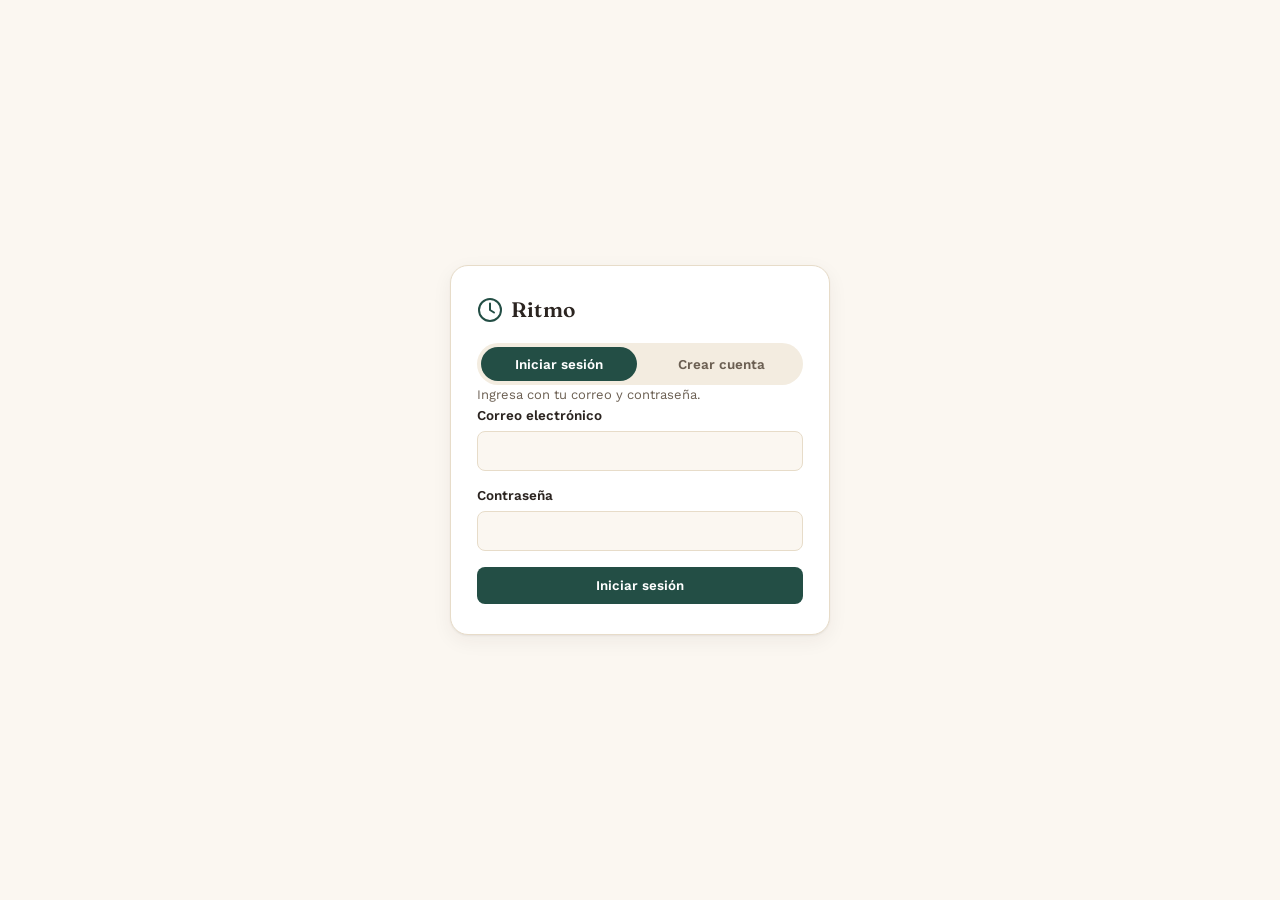
==== login.html @ a50b8adb "Agrega login de usuarios y guarda las tareas en Supabase - login.html + js/login.js: pantalla de ini" ====
<!doctype html>
<html lang="es">
<head>
<meta charset="UTF-8" />
<meta name="viewport" content="width=device-width, initial-scale=1, viewport-fit=cover" />
<title>Ritmo — Iniciar sesión</title>
<meta name="theme-color" content="#234E45" />
<link rel="icon" type="image/svg+xml" href="icon.svg" />
<link rel="preconnect" href="https://fonts.googleapis.com" />
<link rel="preconnect" href="https://fonts.gstatic.com" crossorigin />
<link href="https://fonts.googleapis.com/css2?family=Fraunces:opsz,wght@9..144,400;9..144,500;9..144,600;9..144,700&family=Work+Sans:wght@400;500;600;700&display=swap" rel="stylesheet" />
<link rel="stylesheet" href="styles.css" />
</head>
<body class="auth-body">

<main class="auth-shell">
  <div class="auth-card">
    <div class="brand auth-brand">
      <svg width="26" height="26" viewBox="0 0 26 26" fill="none" xmlns="http://www.w3.org/2000/svg" aria-hidden="true">
        <circle cx="13" cy="13" r="11" stroke="currentColor" stroke-width="2"/>
        <path d="M13 6.5V13L17 15.5" stroke="currentColor" stroke-width="2" stroke-linecap="round" stroke-linejoin="round"/>
      </svg>
      <span class="brand-name">Ritmo</span>
    </div>

    <div id="authConfigWarning" class="auth-warning" hidden>
      Todavía falta conectar Supabase. Completa <code>SUPABASE_URL</code> y
      <code>SUPABASE_ANON_KEY</code> en <code>js/config.js</code> con los datos
      de tu proyecto (Project Settings → API).
    </div>

    <div id="authArea">
      <div class="auth-tabs" role="tablist">
        <button type="button" class="auth-tab is-active" id="tabSignIn" role="tab">Iniciar sesión</button>
        <button type="button" class="auth-tab" id="tabSignUp" role="tab">Crear cuenta</button>
      </div>

      <p class="muted small" id="authHint">Ingresa con tu correo y contraseña.</p>

      <form id="authForm" class="auth-form">
        <label class="auth-field">
          <span>Correo electrónico</span>
          <input type="email" id="authEmail" autocomplete="email" required />
        </label>
        <label class="auth-field">
          <span>Contraseña</span>
          <input type="password" id="authPassword" autocomplete="current-password" required minlength="6" />
        </label>

        <p class="auth-error" id="authError" hidden></p>
        <p class="auth-success" id="authSuccess" hidden></p>

        <button type="submit" class="btn-primary auth-submit" id="authSubmit">Iniciar sesión</button>
      </form>
    </div>
  </div>
</main>

<script type="module" src="js/login.js"></script>
</body>
</html>
---- styles.css ----
/* ---------- Tokens ---------- */
:root {
  --bg: #fbf7f1;
  --bg-elevated: #ffffff;
  --bg-soft: #f3ece0;
  --bg-soft-2: #ece2d1;
  --border: #e7dcc9;
  --text: #2b2420;
  --text-muted: #6b5f52;

  --primary: #234e45;
  --primary-strong: #17332d;
  --primary-soft: #dfe9e4;

  --accent: #d9714b;
  --accent-soft: #f6dcc9;

  --gold: #c89b3c;

  --success: #3c7a5e;
  --success-soft: #dcece2;

  --warn: #b5563a;
  --warn-soft: #f3ddd3;

  --shadow: 0 1px 2px rgba(43, 36, 32, 0.06), 0 6px 20px rgba(43, 36, 32, 0.06);
  --radius-lg: 18px;
  --radius-md: 12px;
  --radius-sm: 8px;

  --font-display: "Fraunces", Georgia, serif;
  --font-body: "Work Sans", -apple-system, BlinkMacSystemFont, "Segoe UI", sans-serif;

  color-scheme: light;
}

@media (prefers-color-scheme: dark) {
  :root:not([data-theme="light"]) {
    --bg: #1b1712;
    --bg-elevated: #241f19;
    --bg-soft: #2c2620;
    --bg-soft-2: #362e25;
    --border: #3a332a;
    --text: #f1e9dd;
    --text-muted: #b7aa98;

    --primary: #7bc6b0;
    --primary-strong: #9fdac7;
    --primary-soft: #26362f;

    --accent: #e79768;
    --accent-soft: #3d2c20;

    --gold: #dcb862;

    --success: #7bc6b0;
    --success-soft: #23362e;

    --warn: #e08a6c;
    --warn-soft: #3c2a22;

    color-scheme: dark;
  }
}

:root[data-theme="dark"] {
  --bg: #1b1712;
  --bg-elevated: #241f19;
  --bg-soft: #2c2620;
  --bg-soft-2: #362e25;
  --border: #3a332a;
  --text: #f1e9dd;
  --text-muted: #b7aa98;

  --primary: #7bc6b0;
  --primary-strong: #9fdac7;
  --primary-soft: #26362f;

  --accent: #e79768;
  --accent-soft: #3d2c20;

  --gold: #dcb862;

  --success: #7bc6b0;
  --success-soft: #23362e;

  --warn: #e08a6c;
  --warn-soft: #3c2a22;

  color-scheme: dark;
}

/* ---------- Reset ---------- */
* { box-sizing: border-box; }
[hidden] { display: none !important; }
html, body { height: 100%; }
body {
  margin: 0;
  background: var(--bg);
  color: var(--text);
  font-family: var(--font-body);
  font-size: 15.5px;
  line-height: 1.5;
  -webkit-font-smoothing: antialiased;
}
h1, h2, h3 { font-family: var(--font-display); font-weight: 600; margin: 0; color: var(--text); }
p { margin: 0; }
button { font-family: inherit; }
input, select, textarea { font-family: inherit; font-size: inherit; color: inherit; }
ol, ul { list-style: none; margin: 0; padding: 0; }
.muted { color: var(--text-muted); }
.small { font-size: 13px; }

/* ---------- Layout shell ---------- */
.app {
  max-width: 1180px;
  margin: 0 auto;
  padding: 0 16px 48px;
}

.topbar {
  display: flex;
  align-items: center;
  gap: 16px;
  padding: 18px 4px 14px;
  flex-wrap: wrap;
}

.brand {
  display: flex;
  align-items: center;
  gap: 8px;
  color: var(--primary);
  margin-right: auto;
}
.brand-name {
  font-family: var(--font-display);
  font-weight: 600;
  font-size: 21px;
  letter-spacing: 0.2px;
  color: var(--text);
}

.week-nav {
  display: flex;
  align-items: center;
  gap: 10px;
  background: var(--bg-elevated);
  border: 1px solid var(--border);
  border-radius: 999px;
  padding: 6px 8px;
  box-shadow: var(--shadow);
}
.week-label {
  display: flex;
  flex-direction: column;
  align-items: center;
  min-width: 168px;
  text-align: center;
  line-height: 1.2;
}
.week-label > span { font-weight: 600; font-size: 14px; }
.link-btn {
  background: none;
  border: none;
  color: var(--primary);
  font-weight: 600;
  font-size: 12.5px;
  cursor: pointer;
  padding: 0;
}
.link-btn:hover { text-decoration: underline; }

.topbar-actions {
  display: flex;
  align-items: center;
  gap: 8px;
}
.week-avg {
  font-size: 13px;
  color: var(--text-muted);
  background: var(--bg-soft);
  border: 1px solid var(--border);
  padding: 6px 12px;
  border-radius: 999px;
  white-space: nowrap;
}

.icon-btn {
  width: 36px;
  height: 36px;
  border-radius: 999px;
  border: 1px solid var(--border);
  background: var(--bg-elevated);
  color: var(--text);
  display: flex;
  align-items: center;
  justify-content: center;
  cursor: pointer;
  transition: background 0.15s, border-color 0.15s;
}
.icon-btn:hover { background: var(--bg-soft); border-color: var(--primary); }

/* ---------- Layout: rail + main ---------- */
.layout {
  display: flex;
  flex-direction: column;
  gap: 16px;
}

.week-rail {
  display: flex;
  gap: 8px;
  overflow-x: auto;
  padding: 4px 2px 8px;
  scrollbar-width: thin;
}

.day-tab {
  flex: 0 0 auto;
  display: flex;
  flex-direction: column;
  align-items: center;
  gap: 4px;
  padding: 10px 14px;
  border-radius: var(--radius-md);
  border: 1px solid var(--border);
  background: var(--bg-elevated);
  cursor: pointer;
  min-width: 64px;
  color: var(--text);
}
.day-tab .weekday { font-size: 11px; text-transform: uppercase; letter-spacing: 0.06em; color: var(--text-muted); }
.day-tab .date-num { font-family: var(--font-display); font-size: 19px; font-weight: 600; }
.day-tab .mini-bar { width: 30px; height: 4px; border-radius: 999px; background: var(--bg-soft-2); overflow: hidden; margin-top: 2px; }
.day-tab .mini-bar > span { display: block; height: 100%; background: var(--success); border-radius: 999px; }
.day-tab.is-today { border-color: var(--gold); }
.day-tab.is-selected { background: var(--primary); border-color: var(--primary); color: #fff; }
.day-tab.is-selected .weekday { color: rgba(255,255,255,0.75); }
.day-tab.is-selected .mini-bar { background: rgba(255,255,255,0.25); }
.day-tab.is-selected .mini-bar > span { background: #fff; }
.day-tab.is-low .mini-bar > span { background: var(--warn); }
.day-tab.is-selected.is-low .mini-bar > span { background: #fff; }

.day-view {
  background: var(--bg-elevated);
  border: 1px solid var(--border);
  border-radius: var(--radius-lg);
  padding: 22px 20px 26px;
  box-shadow: var(--shadow);
}

.day-header {
  display: flex;
  align-items: center;
  gap: 16px;
  margin-bottom: 16px;
}
.day-ring-wrap { position: relative; flex: 0 0 auto; width: 72px; height: 72px; }
.day-ring { transform: rotate(-90deg); }
.ring-track { stroke: var(--bg-soft-2); }
.ring-progress { stroke: var(--success); stroke-dasharray: 188.5; stroke-dashoffset: 188.5; transition: stroke-dashoffset 0.4s ease, stroke 0.3s ease; }
.ring-progress.is-low { stroke: var(--warn); }
.day-ring-percent {
  position: absolute; inset: 0; display: flex; align-items: center; justify-content: center;
  font-weight: 600; font-size: 15px; font-family: var(--font-display);
}
.day-header-text h1 { font-size: 22px; }
#dayFraction { margin-top: 2px; font-size: 13.5px; }

/* ---------- Banner ---------- */
.banner {
  display: flex;
  align-items: center;
  gap: 10px;
  background: var(--warn-soft);
  color: var(--warn);
  border: 1px solid var(--warn);
  border-radius: var(--radius-md);
  padding: 12px 14px;
  margin-bottom: 16px;
}
.banner p { flex: 1; color: var(--text); font-size: 14px; }
.banner svg { flex: 0 0 auto; }
.banner .link-btn { color: var(--warn); }

/* ---------- Quick add ---------- */
.quick-add {
  display: flex;
  gap: 8px;
  margin-bottom: 18px;
  flex-wrap: wrap;
}
.quick-add input[type="text"] {
  flex: 1 1 220px;
  padding: 11px 14px;
  border-radius: var(--radius-sm);
  border: 1px solid var(--border);
  background: var(--bg);
  color: var(--text);
}
.quick-add input[type="text"]:focus, select:focus, input[type="time"]:focus, textarea:focus {
  outline: 2px solid var(--primary);
  outline-offset: 1px;
}
.quick-add select {
  padding: 11px 10px;
  border-radius: var(--radius-sm);
  border: 1px solid var(--border);
  background: var(--bg);
  color: var(--text);
}
.btn-primary {
  background: var(--primary);
  color: #fff;
  border: none;
  padding: 11px 18px;
  border-radius: var(--radius-sm);
  font-weight: 600;
  cursor: pointer;
  white-space: nowrap;
}
.btn-primary:hover { background: var(--primary-strong); }
.btn-secondary {
  background: var(--bg-soft);
  color: var(--text);
  border: 1px solid var(--border);
  padding: 10px 16px;
  border-radius: var(--radius-sm);
  font-weight: 600;
  cursor: pointer;
  width: 100%;
  margin-top: 4px;
}
.btn-secondary:hover { background: var(--bg-soft-2); }

/* ---------- Hours list ---------- */
.hours { display: flex; flex-direction: column; }
.hour-row {
  display: flex;
  gap: 14px;
  padding: 10px 0;
  border-top: 1px solid var(--border);
}
.hour-row:first-child { border-top: none; }
.hour-label {
  flex: 0 0 56px;
  padding-top: 9px;
  font-size: 12.5px;
  color: var(--text-muted);
  font-variant-numeric: tabular-nums;
}
.hour-row.is-current-hour .hour-label { color: var(--gold); font-weight: 700; }
.hour-tasks { flex: 1; display: flex; flex-direction: column; gap: 8px; }

.hour-add {
  align-self: flex-start;
  background: none;
  border: 1px dashed var(--border);
  color: var(--text-muted);
  border-radius: var(--radius-sm);
  padding: 8px 12px;
  font-size: 13px;
  cursor: pointer;
  opacity: 0;
  transition: opacity 0.15s, border-color 0.15s, color 0.15s;
}
.hour-row:hover .hour-add, .hour-row:focus-within .hour-add { opacity: 1; }
.hour-add:hover { border-color: var(--primary); color: var(--primary); }

/* ---------- Task card ---------- */
.task {
  display: flex;
  align-items: stretch;
  background: var(--bg-elevated);
  border: 1px solid var(--border);
  border-radius: var(--radius-sm);
  overflow: hidden;
}
.task.is-done { border-color: var(--success); }
.task.is-skipped { border-color: var(--warn); }

.task-side-btn {
  flex: 0 0 60px;
  display: flex;
  flex-direction: column;
  align-items: center;
  justify-content: center;
  gap: 3px;
  border: none;
  cursor: pointer;
  background: var(--bg-soft);
  color: var(--text-muted);
  font-size: 10.5px;
  font-weight: 600;
  line-height: 1.1;
  padding: 8px 2px;
}
.task-side-done { border-right: 1px solid var(--border); }
.task-side-skip { border-left: 1px solid var(--border); }
.task-side-done:hover { background: var(--success-soft); color: var(--success); }
.task-side-skip:hover { background: var(--warn-soft); color: var(--warn); }
.task.is-done .task-side-done { background: var(--success); color: #fff; }
.task.is-skipped .task-side-skip { background: var(--warn); color: #fff; }

.task-body { flex: 1; min-width: 0; position: relative; padding: 10px 32px 10px 12px; display: flex; flex-direction: column; justify-content: center; }
.task-title { font-size: 14.5px; word-break: break-word; }
.task.is-done .task-title { text-decoration: line-through; color: var(--text-muted); }
.task.is-skipped .task-title { color: var(--text-muted); font-style: italic; }
.task-reason {
  margin-top: 5px;
  font-size: 12.5px;
  color: var(--warn);
  border-left: 2px solid var(--warn);
  padding-left: 8px;
}

.task-delete {
  position: absolute;
  top: 6px;
  right: 6px;
  width: 24px;
  height: 24px;
  border-radius: var(--radius-sm);
  border: none;
  background: transparent;
  color: var(--text-muted);
  cursor: pointer;
  display: flex;
  align-items: center;
  justify-content: center;
}
.task-delete:hover { background: var(--bg-soft-2); color: var(--warn); }

.reason-editor { display: flex; flex-direction: column; gap: 6px; margin-top: 6px; }
.reason-editor textarea {
  resize: vertical;
  min-height: 52px;
  border-radius: var(--radius-sm);
  border: 1px solid var(--border);
  padding: 8px 10px;
  background: var(--bg-elevated);
  color: var(--text);
}
.reason-editor .reason-actions { display: flex; gap: 8px; }
.reason-editor .reason-actions button {
  font-size: 12.5px;
  font-weight: 600;
  padding: 6px 12px;
  border-radius: var(--radius-sm);
  border: 1px solid var(--border);
  background: var(--bg-elevated);
  cursor: pointer;
}
.reason-editor .reason-save { background: var(--warn); border-color: var(--warn); color: #fff; }

/* ---------- Settings panel ---------- */
.overlay {
  position: fixed; inset: 0;
  background: rgba(20, 16, 12, 0.35);
  z-index: 20;
}
.settings-panel {
  position: fixed;
  top: 0; right: 0; bottom: 0;
  width: min(340px, 90vw);
  background: var(--bg-elevated);
  border-left: 1px solid var(--border);
  padding: 20px;
  z-index: 21;
  display: flex;
  flex-direction: column;
  gap: 14px;
  overflow-y: auto;
}
.settings-head { display: flex; align-items: center; justify-content: space-between; }
.switch-row, .field-row {
  display: flex; align-items: center; justify-content: space-between;
  font-size: 14px; font-weight: 500;
}
.switch-row input[type="checkbox"] { width: 38px; height: 22px; accent-color: var(--primary); }
.field-row input[type="time"] {
  border: 1px solid var(--border); border-radius: var(--radius-sm);
  padding: 6px 8px; background: var(--bg);
}
.settings-divider { height: 1px; background: var(--border); margin: 4px 0; }

/* ---------- Toast ---------- */
.toast {
  position: fixed;
  bottom: 20px; left: 50%; transform: translateX(-50%);
  background: var(--primary-strong);
  color: #fff;
  padding: 12px 16px;
  border-radius: var(--radius-md);
  display: flex; align-items: center; gap: 14px;
  box-shadow: var(--shadow);
  z-index: 30;
  font-size: 13.5px;
}
.toast .link-btn { color: var(--gold); }

/* ---------- Reminder modal ---------- */
.reminder-modal {
  position: fixed; inset: 0;
  background: rgba(20, 16, 12, 0.45);
  display: flex; align-items: center; justify-content: center;
  z-index: 40; padding: 16px;
}
.reminder-modal-card {
  background: var(--bg-elevated);
  border-radius: var(--radius-lg);
  padding: 24px;
  max-width: 380px;
  width: 100%;
  box-shadow: var(--shadow);
  display: flex; flex-direction: column; gap: 12px;
}
.reminder-modal-list { display: flex; flex-direction: column; gap: 6px; max-height: 180px; overflow-y: auto; }
.reminder-modal-list li {
  font-size: 13.5px;
  background: var(--bg-soft);
  border-radius: var(--radius-sm);
  padding: 8px 10px;
}

/* ---------- Auth (login.html) ---------- */
.auth-body {
  min-height: 100%;
  display: flex;
}
.auth-shell {
  flex: 1;
  display: flex;
  align-items: center;
  justify-content: center;
  padding: 24px;
}
.auth-card {
  width: 100%;
  max-width: 380px;
  background: var(--bg-elevated);
  border: 1px solid var(--border);
  border-radius: var(--radius-lg);
  box-shadow: var(--shadow);
  padding: 28px 26px 30px;
  display: flex;
  flex-direction: column;
  gap: 18px;
}
.auth-brand { color: var(--primary); justify-content: center; }
.auth-warning {
  background: var(--warn-soft);
  color: var(--text);
  border: 1px solid var(--warn);
  border-radius: var(--radius-md);
  padding: 12px 14px;
  font-size: 13.5px;
  line-height: 1.5;
}
.auth-warning code {
  background: var(--bg-soft-2);
  padding: 1px 5px;
  border-radius: 4px;
  font-size: 12.5px;
}

.auth-tabs { display: flex; gap: 6px; background: var(--bg-soft); border-radius: 999px; padding: 4px; }
.auth-tab {
  flex: 1;
  border: none;
  background: transparent;
  color: var(--text-muted);
  padding: 9px 10px;
  border-radius: 999px;
  font-weight: 600;
  font-size: 13.5px;
  cursor: pointer;
}
.auth-tab.is-active { background: var(--primary); color: #fff; }

.auth-form { display: flex; flex-direction: column; gap: 14px; }
.auth-field { display: flex; flex-direction: column; gap: 6px; font-size: 13.5px; font-weight: 600; }
.auth-field input {
  padding: 11px 13px;
  border-radius: var(--radius-sm);
  border: 1px solid var(--border);
  background: var(--bg);
  color: var(--text);
  font-weight: 400;
}
.auth-submit { width: 100%; margin-top: 2px; }
.auth-error { color: var(--warn); font-size: 13px; background: var(--warn-soft); border-radius: var(--radius-sm); padding: 8px 10px; }
.auth-success { color: var(--success); font-size: 13px; background: var(--success-soft); border-radius: var(--radius-sm); padding: 8px 10px; }

.topbar-user { display: flex; align-items: center; gap: 8px; }
.topbar-user-email { font-size: 12.5px; color: var(--text-muted); max-width: 140px; overflow: hidden; text-overflow: ellipsis; white-space: nowrap; }

/* ---------- Responsive: desktop ---------- */
@media (min-width: 880px) {
  .app { padding: 0 32px 56px; }
  .layout { flex-direction: row; align-items: flex-start; }
  .week-rail {
    flex-direction: column;
    width: 168px;
    flex: 0 0 168px;
    overflow-x: visible;
    position: sticky;
    top: 16px;
  }
  .day-tab { flex-direction: row; justify-content: space-between; width: 100%; }
  .day-tab .mini-bar { width: 34px; margin-top: 0; }
  .day-view { flex: 1; }
}

@media (max-width: 520px) {
  .week-label { min-width: 132px; }
  .topbar { gap: 10px; }
  .week-avg { display: none; }
}
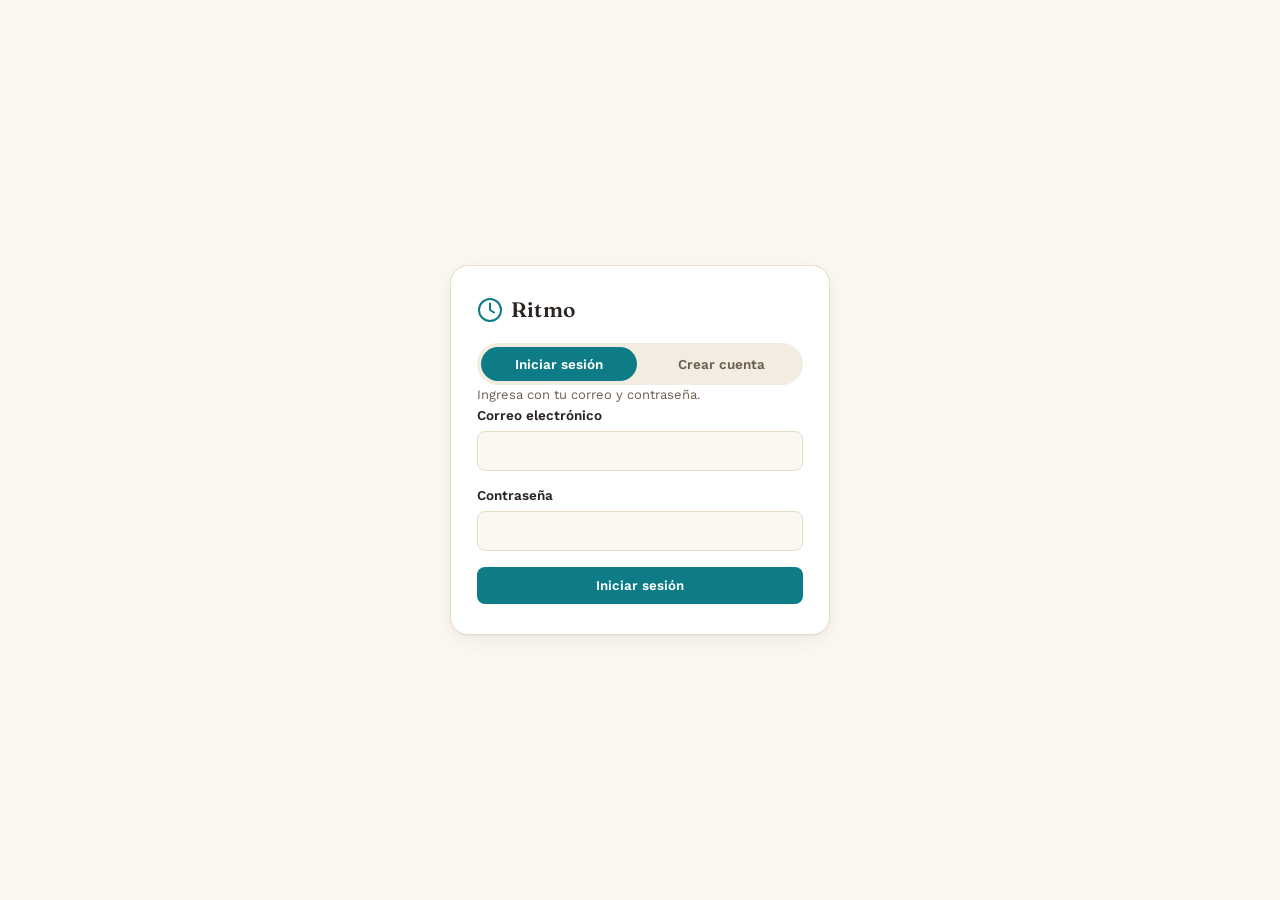
==== commit 47ab0e40: "Cambia la paleta a turquesa (color principal) y magenta (acento) Reemplaza el verde bosque/terracota" ====
--- a/login.html
+++ b/login.html
@@ -4,7 +4,7 @@
 <meta charset="UTF-8" />
 <meta name="viewport" content="width=device-width, initial-scale=1, viewport-fit=cover" />
 <title>Ritmo — Iniciar sesión</title>
-<meta name="theme-color" content="#234E45" />
+<meta name="theme-color" content="#0E7C86" />
 <link rel="icon" type="image/svg+xml" href="icon.svg" />
 <link rel="preconnect" href="https://fonts.googleapis.com" />
 <link rel="preconnect" href="https://fonts.gstatic.com" crossorigin />
--- a/styles.css
+++ b/styles.css
@@ -8,20 +8,20 @@
   --text: #2b2420;
   --text-muted: #6b5f52;
 
-  --primary: #234e45;
-  --primary-strong: #17332d;
-  --primary-soft: #dfe9e4;
-
-  --accent: #d9714b;
-  --accent-soft: #f6dcc9;
-
-  --gold: #c89b3c;
-
-  --success: #3c7a5e;
+  --primary: #0e7c86;
+  --primary-strong: #0a5f67;
+  --primary-soft: #dcefef;
+
+  --accent: #c6368c;
+  --accent-soft: #f6dcec;
+
+  --success: #3e8f5c;
   --success-soft: #dcece2;
 
   --warn: #b5563a;
   --warn-soft: #f3ddd3;
+
+  --toast-bg: #0a5f67;
 
   --shadow: 0 1px 2px rgba(43, 36, 32, 0.06), 0 6px 20px rgba(43, 36, 32, 0.06);
   --radius-lg: 18px;
@@ -44,17 +44,15 @@
     --text: #f1e9dd;
     --text-muted: #b7aa98;
 
-    --primary: #7bc6b0;
-    --primary-strong: #9fdac7;
-    --primary-soft: #26362f;
-
-    --accent: #e79768;
-    --accent-soft: #3d2c20;
-
-    --gold: #dcb862;
-
-    --success: #7bc6b0;
-    --success-soft: #23362e;
+    --primary: #4fd7da;
+    --primary-strong: #7ee6e8;
+    --primary-soft: #123b3d;
+
+    --accent: #f272c4;
+    --accent-soft: #3a2030;
+
+    --success: #55c77e;
+    --success-soft: #1f3a2b;
 
     --warn: #e08a6c;
     --warn-soft: #3c2a22;
@@ -72,17 +70,15 @@
   --text: #f1e9dd;
   --text-muted: #b7aa98;
 
-  --primary: #7bc6b0;
-  --primary-strong: #9fdac7;
-  --primary-soft: #26362f;
-
-  --accent: #e79768;
-  --accent-soft: #3d2c20;
-
-  --gold: #dcb862;
-
-  --success: #7bc6b0;
-  --success-soft: #23362e;
+  --primary: #4fd7da;
+  --primary-strong: #7ee6e8;
+  --primary-soft: #123b3d;
+
+  --accent: #f272c4;
+  --accent-soft: #3a2030;
+
+  --success: #55c77e;
+  --success-soft: #1f3a2b;
 
   --warn: #e08a6c;
   --warn-soft: #3c2a22;
@@ -234,7 +230,7 @@
 .day-tab .date-num { font-family: var(--font-display); font-size: 19px; font-weight: 600; }
 .day-tab .mini-bar { width: 30px; height: 4px; border-radius: 999px; background: var(--bg-soft-2); overflow: hidden; margin-top: 2px; }
 .day-tab .mini-bar > span { display: block; height: 100%; background: var(--success); border-radius: 999px; }
-.day-tab.is-today { border-color: var(--gold); }
+.day-tab.is-today { border-color: var(--accent); }
 .day-tab.is-selected { background: var(--primary); border-color: var(--primary); color: #fff; }
 .day-tab.is-selected .weekday { color: rgba(255,255,255,0.75); }
 .day-tab.is-selected .mini-bar { background: rgba(255,255,255,0.25); }
@@ -350,7 +346,7 @@
   color: var(--text-muted);
   font-variant-numeric: tabular-nums;
 }
-.hour-row.is-current-hour .hour-label { color: var(--gold); font-weight: 700; }
+.hour-row.is-current-hour .hour-label { color: var(--accent); font-weight: 700; }
 .hour-tasks { flex: 1; display: flex; flex-direction: column; gap: 8px; }
 
 .hour-add {
@@ -489,7 +485,7 @@
 .toast {
   position: fixed;
   bottom: 20px; left: 50%; transform: translateX(-50%);
-  background: var(--primary-strong);
+  background: var(--toast-bg);
   color: #fff;
   padding: 12px 16px;
   border-radius: var(--radius-md);
@@ -498,7 +494,7 @@
   z-index: 30;
   font-size: 13.5px;
 }
-.toast .link-btn { color: var(--gold); }
+.toast .link-btn { color: var(--accent); }
 
 /* ---------- Reminder modal ---------- */
 .reminder-modal {
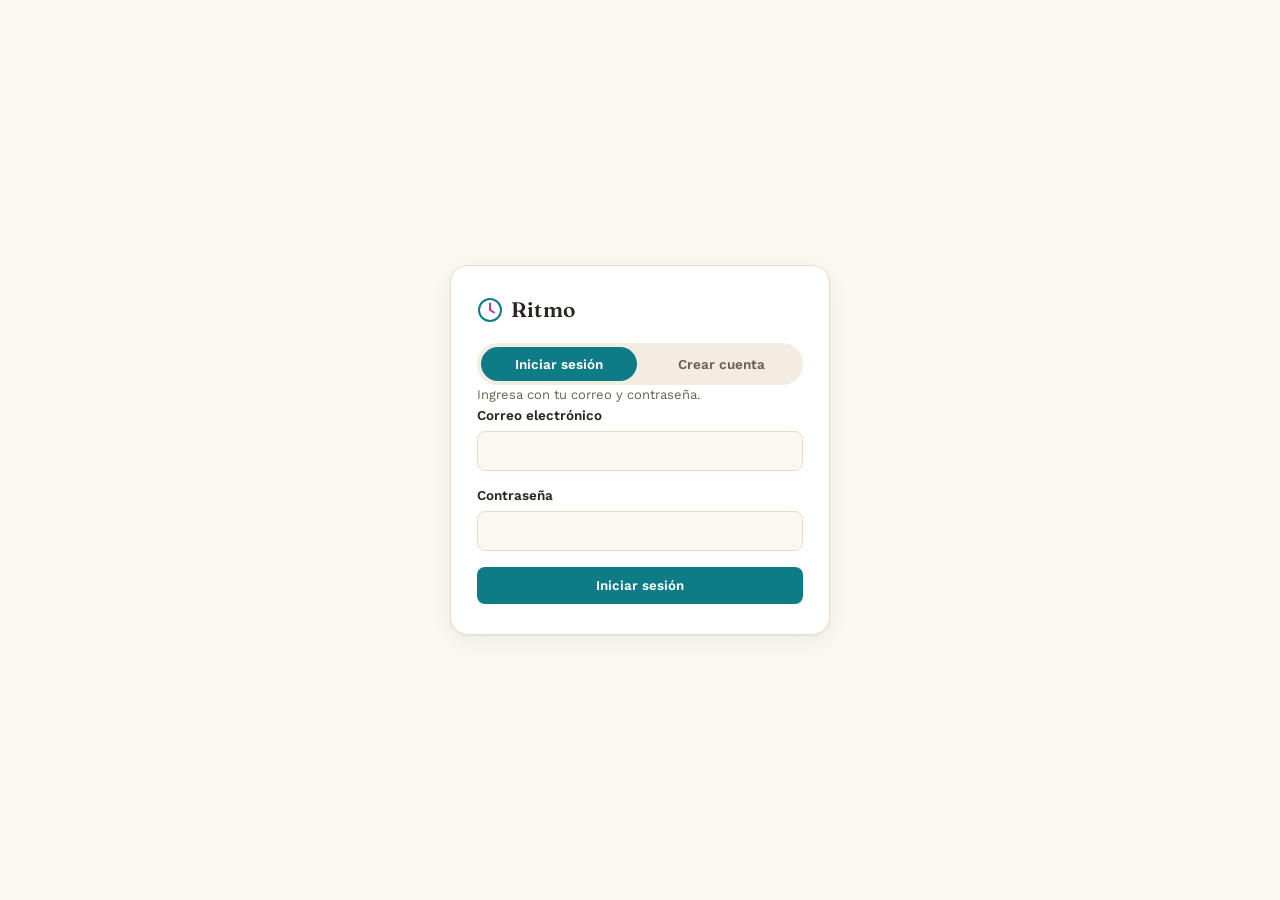
==== commit c9f69946: "Hace visible el magenta sin depender de estados condicionales El único lugar donde aparecía (borde d" ====
--- a/login.html
+++ b/login.html
@@ -18,7 +18,7 @@
     <div class="brand auth-brand">
       <svg width="26" height="26" viewBox="0 0 26 26" fill="none" xmlns="http://www.w3.org/2000/svg" aria-hidden="true">
         <circle cx="13" cy="13" r="11" stroke="currentColor" stroke-width="2"/>
-        <path d="M13 6.5V13L17 15.5" stroke="currentColor" stroke-width="2" stroke-linecap="round" stroke-linejoin="round"/>
+        <path d="M13 6.5V13L17 15.5" stroke="var(--accent)" stroke-width="2" stroke-linecap="round" stroke-linejoin="round"/>
       </svg>
       <span class="brand-name">Ritmo</span>
     </div>
--- a/styles.css
+++ b/styles.css
@@ -213,6 +213,7 @@
 }
 
 .day-tab {
+  position: relative;
   flex: 0 0 auto;
   display: flex;
   flex-direction: column;
@@ -225,6 +226,16 @@
   cursor: pointer;
   min-width: 64px;
   color: var(--text);
+}
+.day-tab.is-today::after {
+  content: "";
+  position: absolute;
+  top: 7px;
+  right: 7px;
+  width: 7px;
+  height: 7px;
+  border-radius: 999px;
+  background: var(--accent);
 }
 .day-tab .weekday { font-size: 11px; text-transform: uppercase; letter-spacing: 0.06em; color: var(--text-muted); }
 .day-tab .date-num { font-family: var(--font-display); font-size: 19px; font-weight: 600; }
